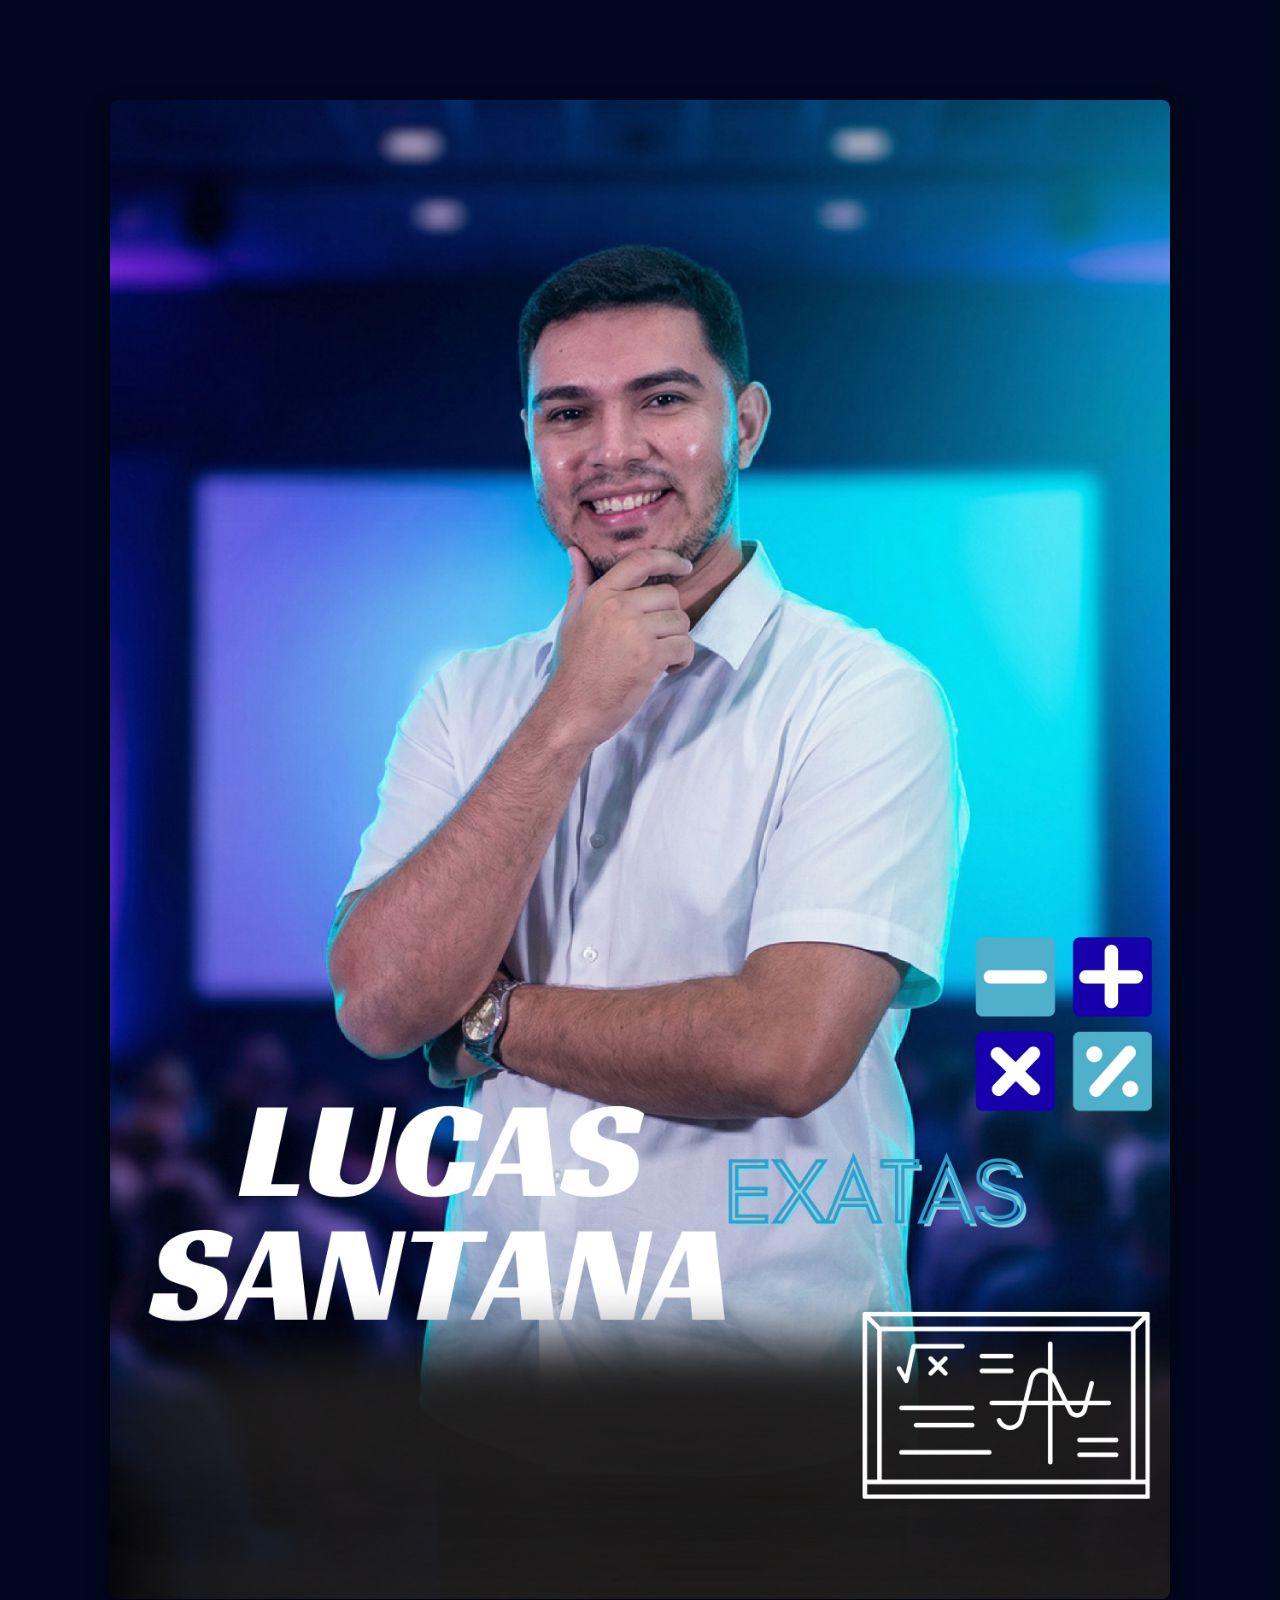
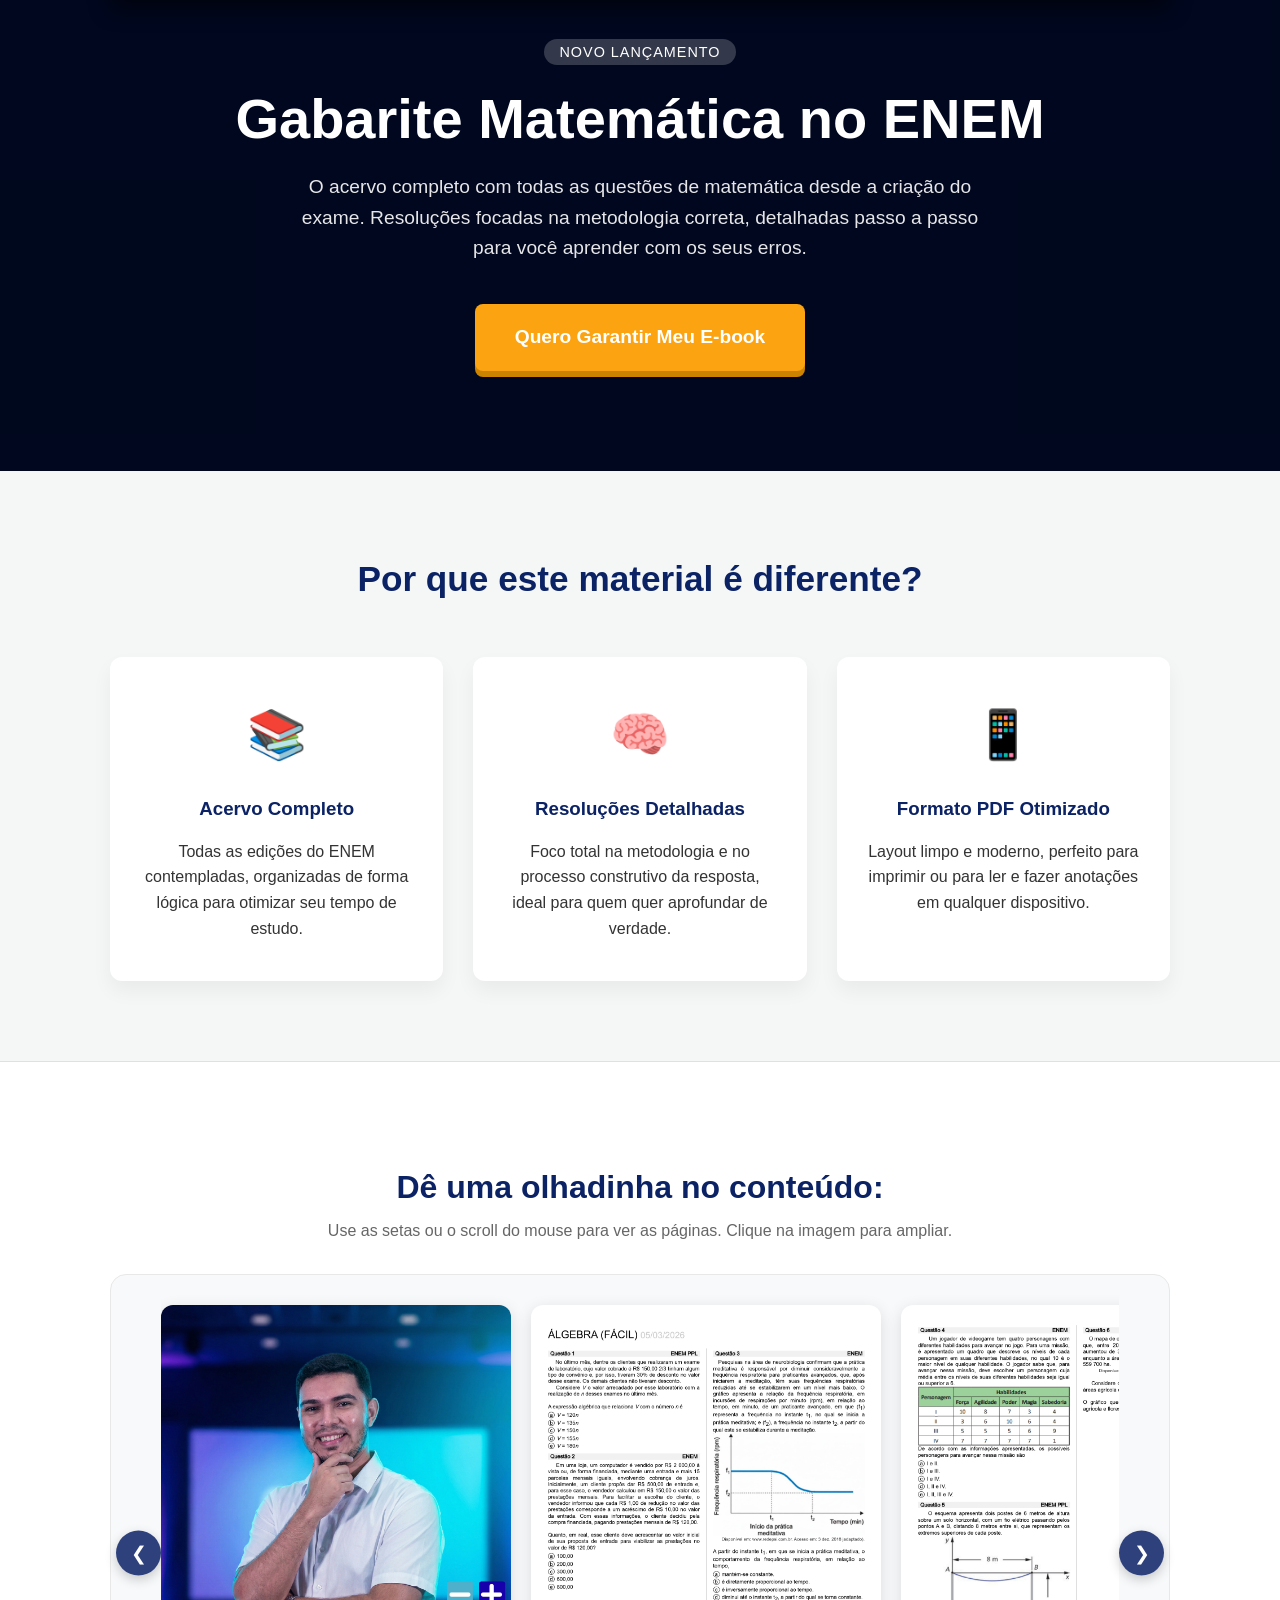
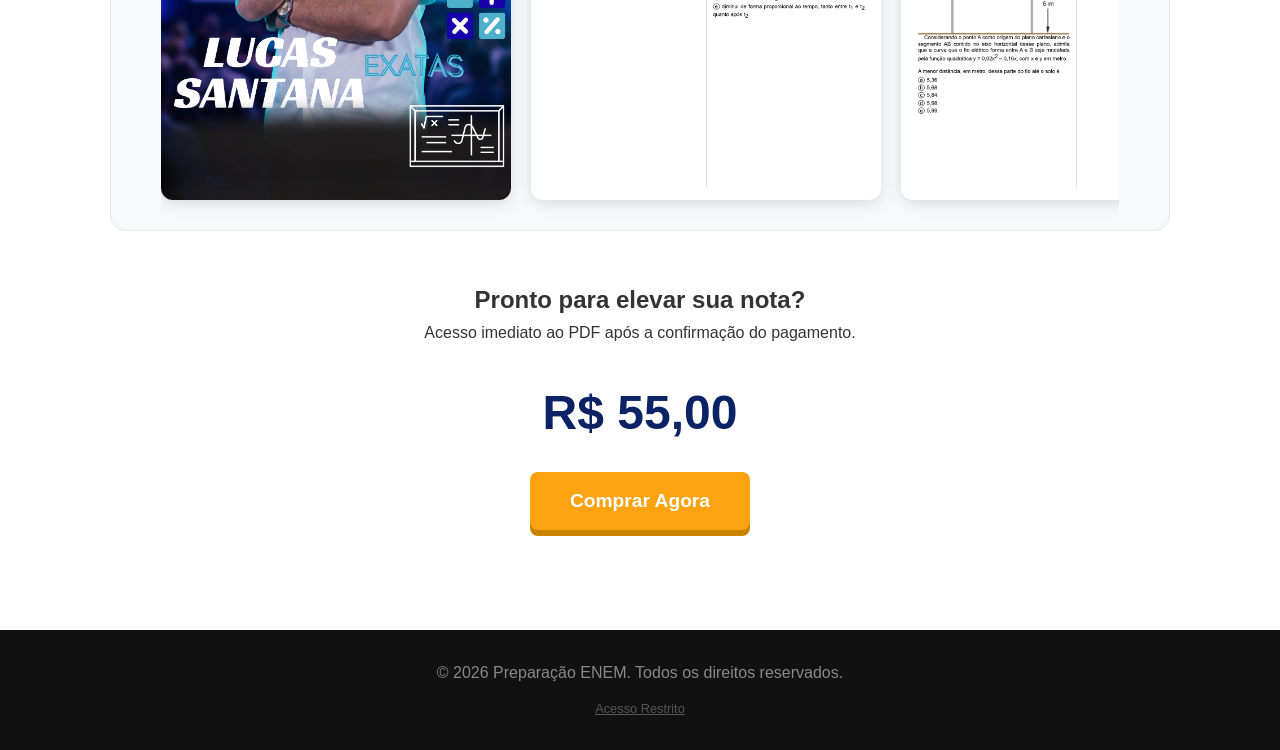
==== index.html @ 1ed77161 "Add files via upload" ====
<!DOCTYPE html>
<html lang="pt-BR">
<head>
    <meta charset="UTF-8">
    <meta name="viewport" content="width=device-width, initial-scale=1.0">
    <title>Matemática aplicada ao ENEM</title>
    <link rel="stylesheet" href="style.css">
</head>
<body>
    <header class="hero">
        <div class="container hero-container"> 
            <img src="LucasBonito.jpg" class="hero-image" alt="Lucas Santana">
            <div class="hero-content"> 
                <span class="badge">Novo Lançamento</span>
                <h1>Gabarite Matemática no ENEM</h1>
                <p>O acervo completo com todas as questões de matemática desde a criação do exame. Resoluções focadas na metodologia correta, detalhadas passo a passo para você aprender com os seus erros.</p>
                <a href="#comprar" class="btn-3d">Quero Garantir Meu E-book</a>
            </div>
        </div>
    </header>

    <section class="features container">
        <h2>Por que este material é diferente?</h2>
        <div class="grid">
            <div class="card">
                <div class="icon">📚</div>
                <h3>Acervo Completo</h3>
                <p>Todas as edições do ENEM contempladas, organizadas de forma lógica para otimizar seu tempo de estudo.</p>
            </div>
            <div class="card">
                <div class="icon">🧠</div>
                <h3>Resoluções Detalhadas</h3>
                <p>Foco total na metodologia e no processo construtivo da resposta, ideal para quem quer aprofundar de verdade.</p>
            </div>
            <div class="card">
                <div class="icon">📱</div>
                <h3>Formato PDF Otimizado</h3>
                <p>Layout limpo e moderno, perfeito para imprimir ou para ler e fazer anotações em qualquer dispositivo.</p>
            </div>
        </div>
    </section>

    <section id="comprar" class="cta-section">
        <div class="container">
            
            <h3 class="preview-title">Dê uma olhadinha no conteúdo:</h3>
            <p class="preview-note">Use as setas ou o scroll do mouse para ver as páginas. Clique na imagem para ampliar.</p>
            
            <div class="preview-wrapper">
                <button class="nav-btn prev" onclick="scrollGaleria(-1)">&#10094;</button>
                
                <div class="preview-gallery">
                    <img src="MATERIAL PREVIA PARA VENDAS_pages-to-jpg-0001.jpg" alt="Página de exemplo 1" class="preview-img" onclick="abrirModal(this.src)">
                    <img src="MATERIAL PREVIA PARA VENDAS_pages-to-jpg-0002.jpg" alt="Página de exemplo 2" class="preview-img" onclick="abrirModal(this.src)">
                    <img src="MATERIAL PREVIA PARA VENDAS_pages-to-jpg-0003.jpg" alt="Página de exemplo 3" class="preview-img" onclick="abrirModal(this.src)">
                    <img src="MATERIAL PREVIA PARA VENDAS_pages-to-jpg-0004.jpg" alt="Página de exemplo 4" class="preview-img" onclick="abrirModal(this.src)">
                    <img src="MATERIAL PREVIA PARA VENDAS_pages-to-jpg-0005.jpg" alt="Página de exemplo 5" class="preview-img" onclick="abrirModal(this.src)">
                    <img src="MATERIAL PREVIA PARA VENDAS_pages-to-jpg-0006.jpg" alt="Página de exemplo 6" class="preview-img" onclick="abrirModal(this.src)">
                    <img src="MATERIAL PREVIA PARA VENDAS_pages-to-jpg-0007.jpg" alt="Página de exemplo 7" class="preview-img" onclick="abrirModal(this.src)">
                    <img src="MATERIAL PREVIA PARA VENDAS_pages-to-jpg-0008.jpg" alt="Página de exemplo 8" class="preview-img" onclick="abrirModal(this.src)">
                    <img src="MATERIAL PREVIA PARA VENDAS_pages-to-jpg-0009.jpg" alt="Página de exemplo 9" class="preview-img" onclick="abrirModal(this.src)">
                    <img src="MATERIAL PREVIA PARA VENDAS_pages-to-jpg-0010.jpg" alt="Página de exemplo 10" class="preview-img" onclick="abrirModal(this.src)">
                </div>

                <button class="nav-btn next" onclick="scrollGaleria(1)">&#10095;</button>
            </div>
            
            <h2>Pronto para elevar sua nota?</h2>
            <p>Acesso imediato ao PDF após a confirmação do pagamento.</p>
            <div class="price-box">
                <span class="price">R$ 55,00</span>
                <button class="btn-3d buy-btn" onclick="iniciarCompra()">Comprar Agora</button>
            </div>
        </div>
    </section>

    <footer>
        <div class="container">
            <p>&copy; 2026 Preparação ENEM. Todos os direitos reservados.</p>
            <button id="adminBtn" class="admin-trigger">Acesso Restrito</button>
        </div>
    </footer>

    <!-- Modal Admin -->
    <div id="adminModal" class="modal hidden">
        <div class="modal-content">
            <span class="close-btn" onclick="AdminPanel.fechar()">&times;</span>
            <h2>Painel do Administrador</h2>
            
            <div id="adminLogin">
                <p>Insira a senha de acesso:</p>
                <input type="password" id="adminSenha" placeholder="Senha">
                <button onclick="AdminPanel.autenticar()" class="btn-admin">Entrar</button>
            </div>

            <div id="adminDashboard" class="hidden">
                <h3>Estatísticas de Vendas</h3>
                <div class="stats-grid">
                    <div class="stat-box">
                        <h4>E-books Vendidos</h4>
                        <p id="vendasCount">0</p>
                    </div>
                    <div class="stat-box">
                        <h4>Receita Total</h4>
                        <p>R$ <span id="receitaTotal">0.00</span></p>
                    </div>
                </div>
                <button onclick="AdminPanel.simularVenda()" class="btn-admin">Simular Nova Venda</button>
                <button onclick="AdminPanel.zerarDados()" class="btn-danger">Zerar Dados</button>
            </div>
        </div>
    </div>

    <!-- Modal Zoom Imagem -->
    <div id="modal-imagem" class="modal-zoom" onclick="fecharModal()">
        <span class="fechar-modal">&times;</span>
        <div class="zoom-container" onclick="event.stopPropagation()">
            <img class="modal-conteudo-img" id="img-full">
            <div class="zoom-controls">
                <button class="zoom-btn" onclick="alterarZoom(-0.25)" title="Diminuir zoom">&#8722;</button>
                <span id="zoom-label">100%</span>
                <button class="zoom-btn" onclick="alterarZoom(0.25)" title="Aumentar zoom">&#43;</button>
                <button class="zoom-btn zoom-fit" onclick="resetarZoom()" title="Ajustar à tela">⊡</button>
                <button class="zoom-btn zoom-close" onclick="fecharModal()" title="Fechar">&#10005;</button>
            </div>
        </div>
    </div>

    <script src="admin.js"></script>
</body>
</html>
---- style.css ----
/* --- Variáveis Globais --- */
:root {
    --primary-color: #0b2265;
    --accent-color: #fca311;
    --accent-shadow: #cc8400;
    --bg-light: #f4f7f6;
    --text-dark: #333;
    --text-light: #fff;
    --font-main: 'Segoe UI', Tahoma, Geneva, Verdana, sans-serif;
}

/* --- Resets --- */
* {
    margin: 0;
    padding: 0;
    box-sizing: border-box;
}

body {
    font-family: var(--font-main);
    color: var(--text-dark);
    background-color: var(--bg-light);
    line-height: 1.6;
}

.container {
    max-width: 1100px;
    margin: 0 auto;
    padding: 0 20px;
}

/* --- Hero Section --- */
.hero {
    background: #00081e;
    color: var(--text-light);
    padding: 100px 0;
    text-align: center;
    position: relative;
}
.hero::before {
    content: '';
    position: absolute;
    top: 0; left: 0; width: 100%; height: 100%;
    background-color: rgba(0, 8, 30, 0.6);
    z-index: 1;
}
.hero-image {
    max-width: 100%;
    height: auto;
    margin-bottom: 40px;
    border-radius: 8px;
    box-shadow: 0 10px 20px rgba(0,0,0,0.5);
}
.hero-container {
    display: flex;
    flex-direction: column;
    align-items: center;
    justify-content: center;
    position: relative;
    z-index: 2;
}
.badge {
    background: rgba(255, 255, 255, 0.2);
    padding: 5px 15px;
    border-radius: 20px;
    font-size: 0.9rem;
    text-transform: uppercase;
    letter-spacing: 1px;
}
.hero h1 {
    font-size: 3.5rem;
    margin: 20px 0;
    line-height: 1.2;
}
.hero p {
    font-size: 1.2rem;
    margin: 0 auto 40px;
    max-width: 700px;
    opacity: 0.9;
}

/* --- Botão 3D Modular --- */
.btn-3d {
    display: inline-block;
    padding: 18px 40px;
    font-size: 1.2rem;
    font-weight: bold;
    color: var(--text-light);
    background-color: var(--accent-color);
    text-decoration: none;
    border: none;
    border-radius: 8px;
    cursor: pointer;
    box-shadow: 0 6px var(--accent-shadow);
    transition: transform 0.1s, box-shadow 0.1s;
}
.btn-3d:active {
    box-shadow: 0 2px var(--accent-shadow);
    transform: translateY(4px);
}

/* --- Seção de Vantagens --- */
.features {
    padding: 80px 20px;
    text-align: center;
}
.features h2 {
    font-size: 2.2rem;
    color: var(--primary-color);
    margin-bottom: 50px;
}
.grid {
    display: grid;
    grid-template-columns: repeat(auto-fit, minmax(300px, 1fr));
    gap: 30px;
}
.card {
    background: #fff;
    padding: 40px 30px;
    border-radius: 12px;
    box-shadow: 0 10px 20px rgba(0,0,0,0.05);
    transition: transform 0.3s ease;
}
.card:hover {
    transform: translateY(-10px);
}
.card .icon {
    font-size: 3rem;
    margin-bottom: 20px;
}
.card h3 {
    margin-bottom: 15px;
    color: var(--primary-color);
}

/* --- Seção de Compra (CTA) e Galeria --- */
.cta-section {
    /* CORREÇÃO: fundo branco puro para as imagens aparecerem corretamente */
    background-color: #ffffff;
    padding: 100px 0;
    text-align: center;
    border-top: 1px solid #e0e0e0;
}
.preview-title {
    font-size: 2rem;
    color: var(--primary-color);
    margin-bottom: 5px;
}
.preview-note {
    margin-bottom: 30px;
    color: #666;
}

.preview-wrapper {
    position: relative;
    display: flex;
    align-items: center;
    justify-content: center;
    margin-bottom: 50px;
    /* CORREÇÃO: fundo branco na área da galeria */
    background-color: #f8f9fa;
    border-radius: 16px;
    padding: 10px 50px;
    border: 1px solid #e8e8e8;
}

.preview-gallery {
    display: flex;
    gap: 20px;
    overflow-x: auto;
    padding: 20px 0;
    scroll-behavior: smooth;
    -ms-overflow-style: none;
    scrollbar-width: none;
    /* CORREÇÃO: fundo branco na galeria */
    background-color: #f8f9fa;
}
.preview-gallery::-webkit-scrollbar {
    display: none;
}

.preview-img {
    flex: 0 0 auto;
    width: 350px;
    border-radius: 12px;
    /* CORREÇÃO: sombra mais suave, sem fundo escuro */
    box-shadow: 0 4px 16px rgba(0, 0, 0, 0.12);
    cursor: zoom-in;
    transition: transform 0.3s ease, box-shadow 0.3s ease;
    user-select: none;
    /* CORREÇÃO: garante que a imagem renderize com fundo branco */
    background-color: #ffffff;
    /* CORREÇÃO: imagens de texto ficam mais nítidas com este filtro */
    image-rendering: -webkit-optimize-contrast;
    image-rendering: crisp-edges;
}
.preview-img:hover {
    transform: scale(1.03);
    box-shadow: 0 8px 28px rgba(0, 0, 0, 0.2);
}

/* Setinhas */
.nav-btn {
    position: absolute;
    top: 50%;
    transform: translateY(-50%);
    background: rgba(11, 34, 101, 0.85);
    color: white;
    border: none;
    width: 45px;
    height: 45px;
    border-radius: 50%;
    cursor: pointer;
    font-size: 1.2rem;
    z-index: 10;
    transition: all 0.3s ease;
    display: flex;
    align-items: center;
    justify-content: center;
    box-shadow: 0 4px 12px rgba(0,0,0,0.2);
}
.nav-btn:hover {
    background: rgba(11, 34, 101, 1);
    transform: translateY(-50%) scale(1.1);
}
.prev { left: 5px; }
.next { right: 5px; }

/* Preço e Botão Final */
.price-box {
    margin-top: 30px;
    display: flex;
    flex-direction: column;
    align-items: center;
    gap: 20px;
}
.price {
    font-size: 3rem;
    font-weight: bold;
    color: var(--primary-color);
}

/* --- Footer & Admin UI --- */
footer {
    background-color: #111;
    color: #888;
    text-align: center;
    padding: 30px 0;
    position: relative;
}
.admin-trigger {
    background: none;
    border: none;
    color: #555;
    cursor: pointer;
    font-size: 0.8rem;
    margin-top: 15px;
    text-decoration: underline;
}

/* --- Modal Admin --- */
.modal {
    position: fixed;
    top: 0; left: 0; width: 100vw; height: 100vh;
    background: rgba(0,0,0,0.8);
    display: flex;
    justify-content: center;
    align-items: center;
    z-index: 10000;
}
.hidden {
    display: none !important;
}
.modal-content {
    background: #fff;
    padding: 40px;
    border-radius: 12px;
    position: relative;
    width: 90%;
    max-width: 500px;
    text-align: center;
    box-shadow: 0 25px 50px rgba(0,0,0,0.25);
}

/* --- Modal Zoom Imagem --- */
.modal-zoom {
    display: none;
    position: fixed;
    top: 0; left: 0;
    width: 100vw; height: 100vh;
    background-color: rgba(0, 5, 20, 0.96);
    z-index: 10000;
    justify-content: center;
    align-items: center;
    overflow: hidden;
}

/* Container recebe o transform de arrastar */
.zoom-container {
    position: relative;
    display: flex;
    flex-direction: column;
    align-items: center;
    will-change: transform;
    cursor: grab;
    padding-bottom: 20px;
    /* transição suave ao soltar */
    transition: transform 0.05s linear;
}
.zoom-container.dragging {
    cursor: grabbing;
    transition: none;
}

.modal-conteudo-img {
    display: block;
    /* largura base; JS ajusta conforme nível de zoom */
    width: 85vw;
    height: auto;
    max-height: none;
    max-width: none;
    border-radius: 8px;
    box-shadow: 0 0 40px rgba(0,0,0,0.6);
    animation: zoomAnim 0.25s ease;
    image-rendering: -webkit-optimize-contrast;
    user-select: none;
    -webkit-user-drag: none;
    /* cliques passam ao container para o arrastar */
    pointer-events: none;
}

/* Barra de controles de zoom */
.zoom-controls {
    position: fixed;
    bottom: 30px;
    left: 50%;
    transform: translateX(-50%);
    display: flex;
    align-items: center;
    gap: 8px;
    background: #1a1a2e;
    border: 2px solid #fca311;
    padding: 10px 20px;
    border-radius: 50px;
    z-index: 10001;
    box-shadow: 0 4px 20px rgba(0,0,0,0.6);
}

#zoom-label {
    color: #fca311;
    font-size: 1rem;
    font-weight: bold;
    min-width: 52px;
    text-align: center;
    font-family: var(--font-main);
}

.zoom-btn {
    background: #0b2265;
    color: #ffffff;
    border: 2px solid #fca311;
    width: 38px;
    height: 38px;
    border-radius: 50%;
    cursor: pointer;
    font-size: 1.3rem;
    font-weight: bold;
    display: flex;
    align-items: center;
    justify-content: center;
    transition: background 0.2s, transform 0.1s;
    line-height: 1;
}
.zoom-btn:hover {
    background: #fca311;
    color: #0b2265;
    transform: scale(1.1);
}
.zoom-fit {
    font-size: 1rem;
}
.zoom-close {
    background: #c0392b;
    border-color: #e74c3c;
    margin-left: 6px;
}
.zoom-close:hover {
    background: #e74c3c;
    color: #fff;
}

.fechar-modal {
    position: fixed;
    top: 20px;
    right: 30px;
    font-size: 2.5rem;
    cursor: pointer;
    color: rgba(255,255,255,0.7);
    z-index: 10002;
    line-height: 1;
    transition: color 0.2s;
}
.fechar-modal:hover {
    color: #fff;
}

.close-btn {
    position: absolute;
    top: 15px;
    right: 25px;
    font-size: 1.8rem;
    cursor: pointer;
    color: #888;
}

@keyframes zoomAnim {
    from { transform: scale(0.85); opacity: 0; }
    to   { transform: scale(1);    opacity: 1; }
}

/* Inputs Admin */
#adminLogin input {
    width: 100%;
    padding: 12px;
    margin: 20px 0;
    border: 1px solid #ddd;
    border-radius: 6px;
    font-size: 1rem;
}
.btn-admin {
    background: var(--primary-color);
    color: white;
    padding: 10px 20px;
    border: none;
    border-radius: 6px;
    cursor: pointer;
    font-size: 1rem;
    width: 100%;
    margin-bottom: 10px;
}
.btn-danger {
    background: #e63946;
    color: white;
    padding: 10px 20px;
    border: none;
    border-radius: 6px;
    cursor: pointer;
    width: 100%;
    margin-top: 10px;
}
.stats-grid {
    display: grid;
    grid-template-columns: 1fr 1fr;
    gap: 15px;
    margin: 20px 0;
}
.stat-box {
    background: var(--bg-light);
    padding: 20px;
    border-radius: 8px;
    border: 1px solid #eee;
}
.stat-box p {
    font-size: 1.5rem;
    font-weight: bold;
    color: var(--primary-color);
    margin-top: 10px;
}

/* --- Mobile Responsivo --- */
@media (max-width: 768px) {
    .hero h1 { font-size: 2.2rem; }
    .preview-wrapper { padding: 10px 40px; }
    .preview-img { width: 82vw; }
    .nav-btn { width: 35px; height: 35px; font-size: 1rem; }
    .prev { left: 2px; }
    .next { right: 2px; }
    .modal-conteudo-img { width: 95vw; }
    .zoom-controls { padding: 8px 14px; gap: 8px; }
}
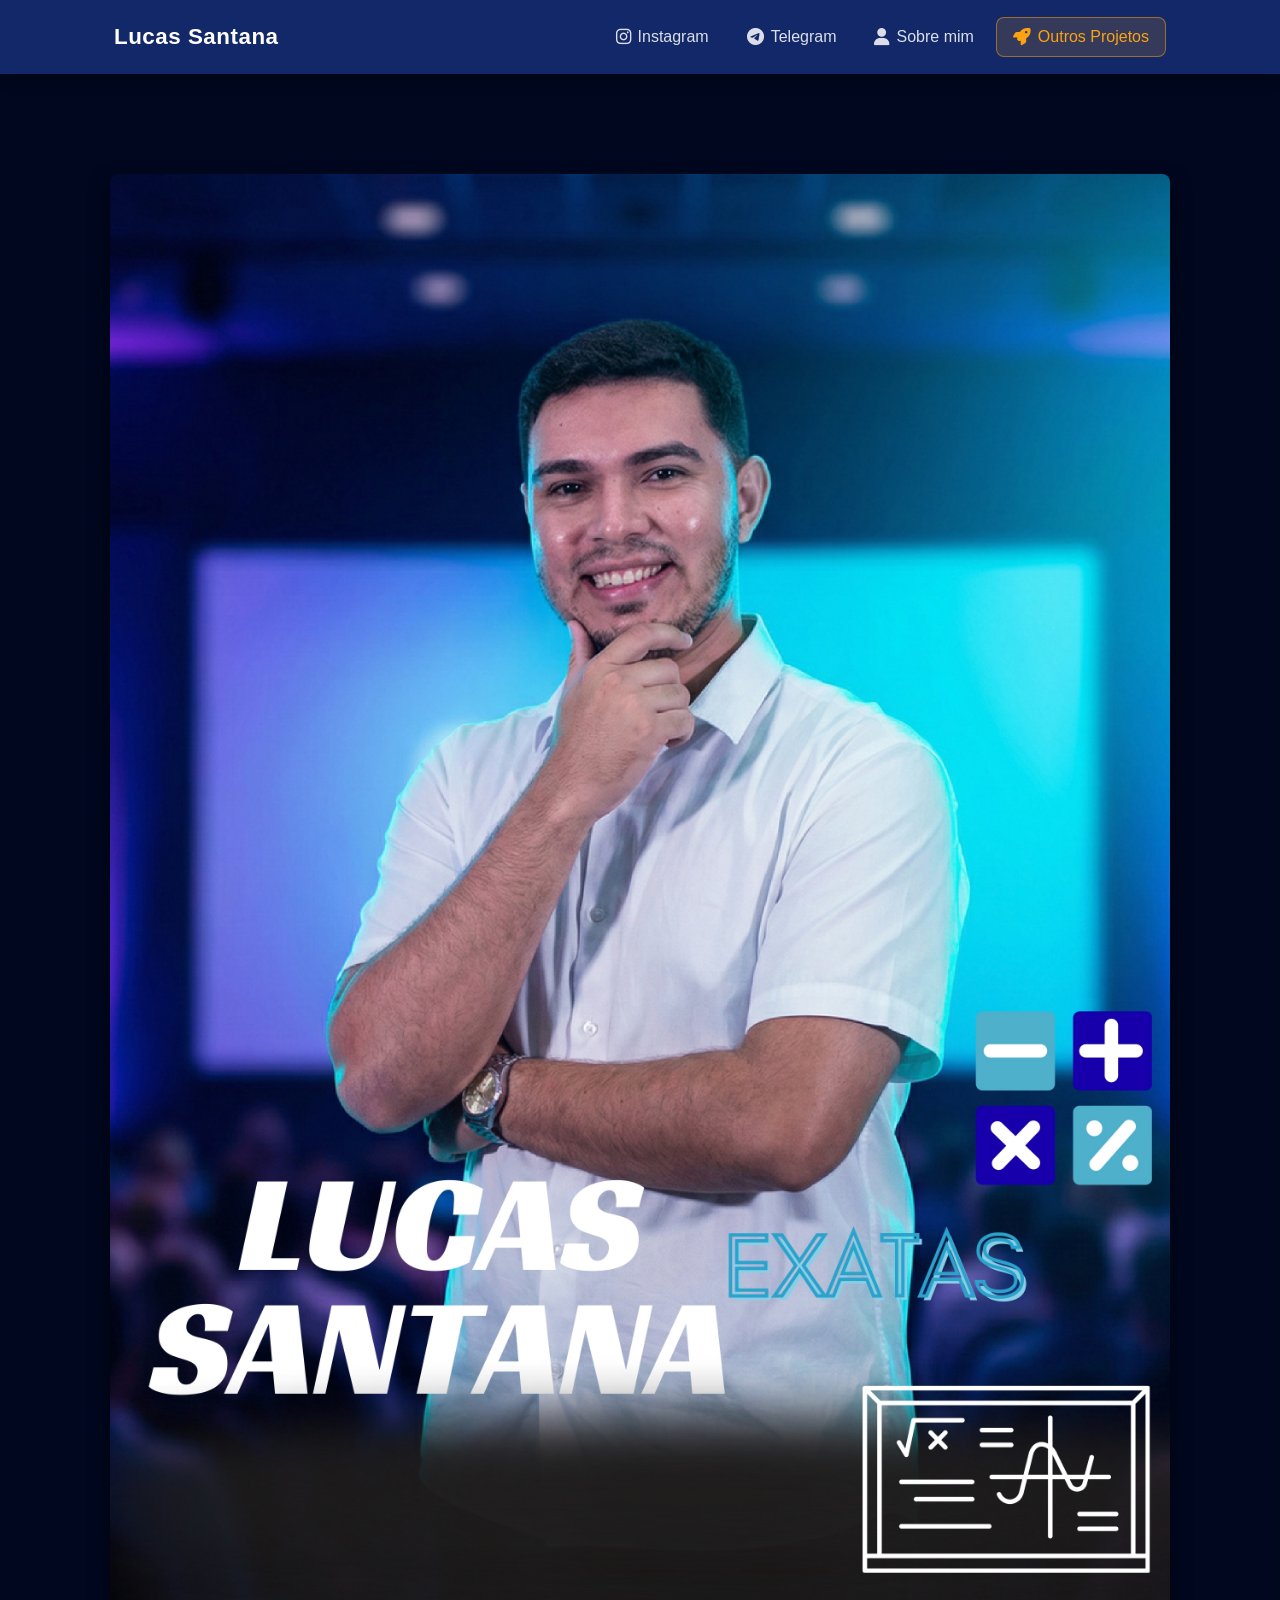
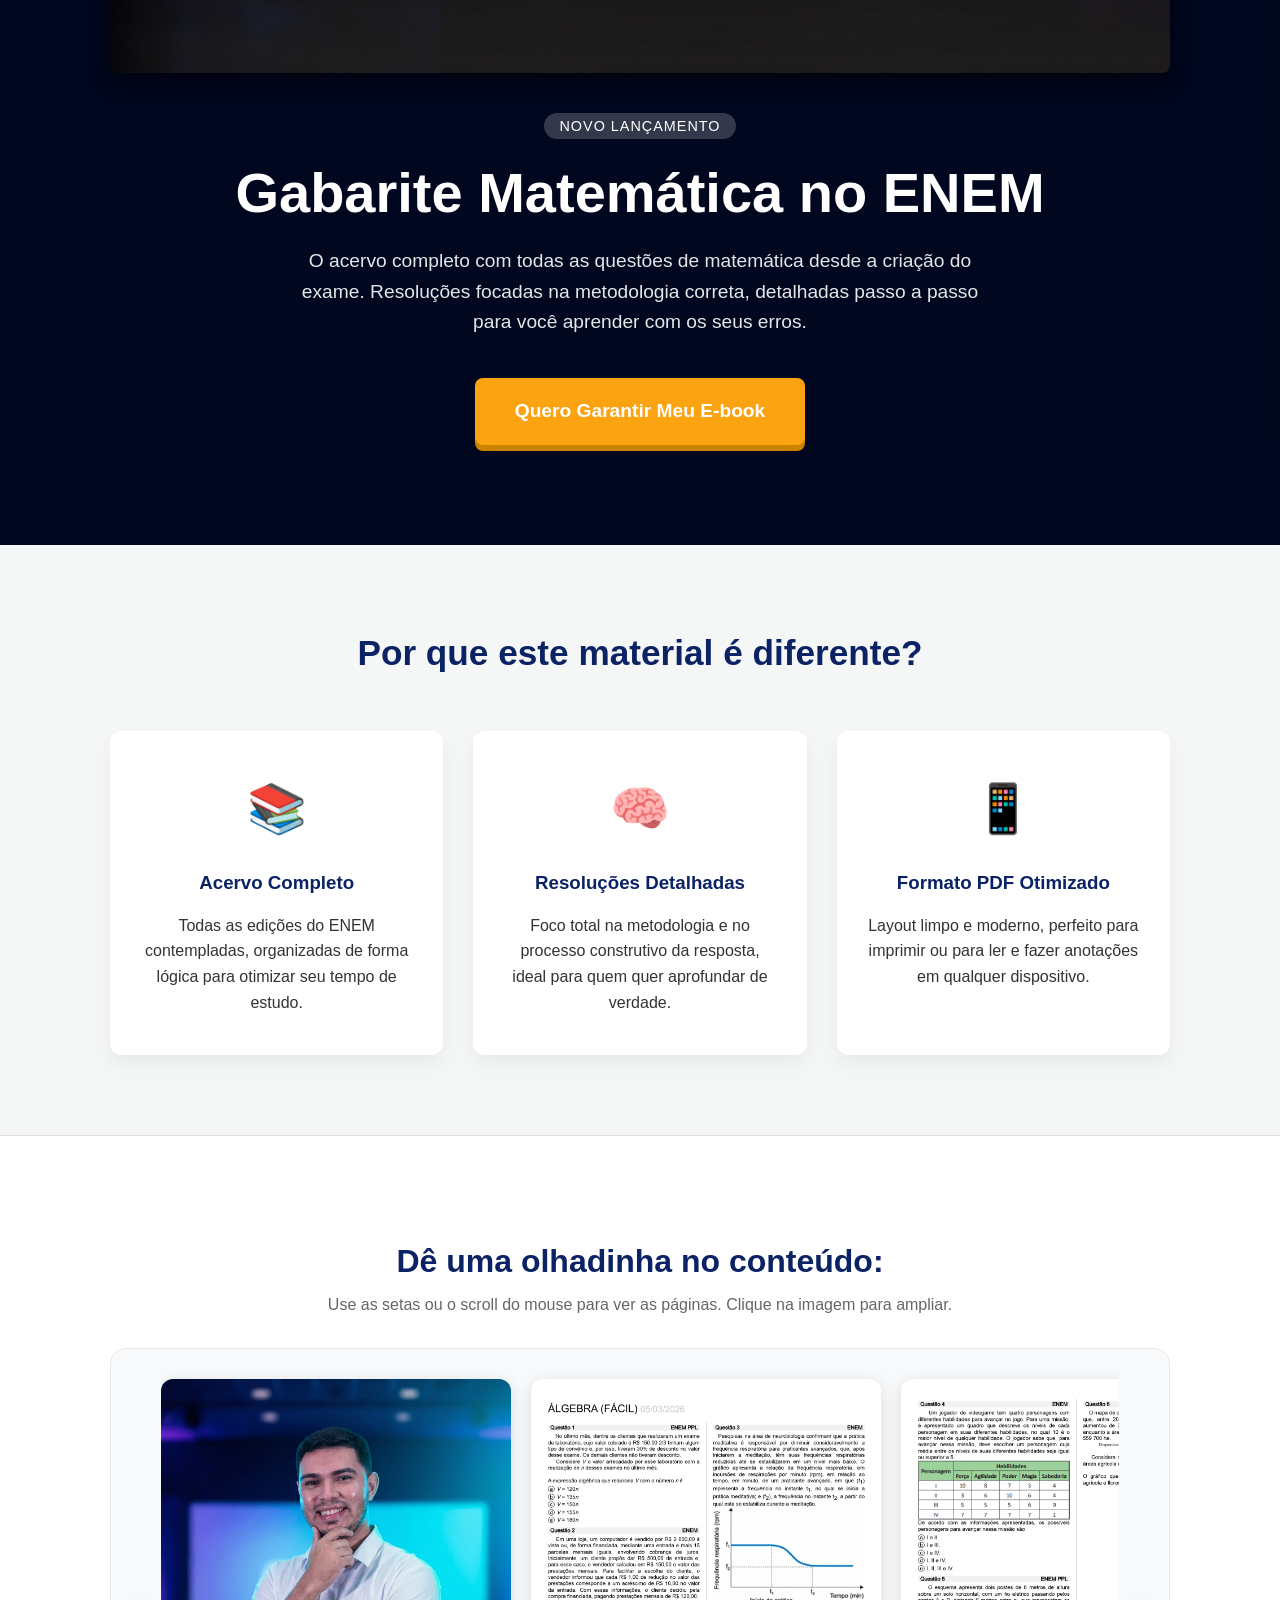
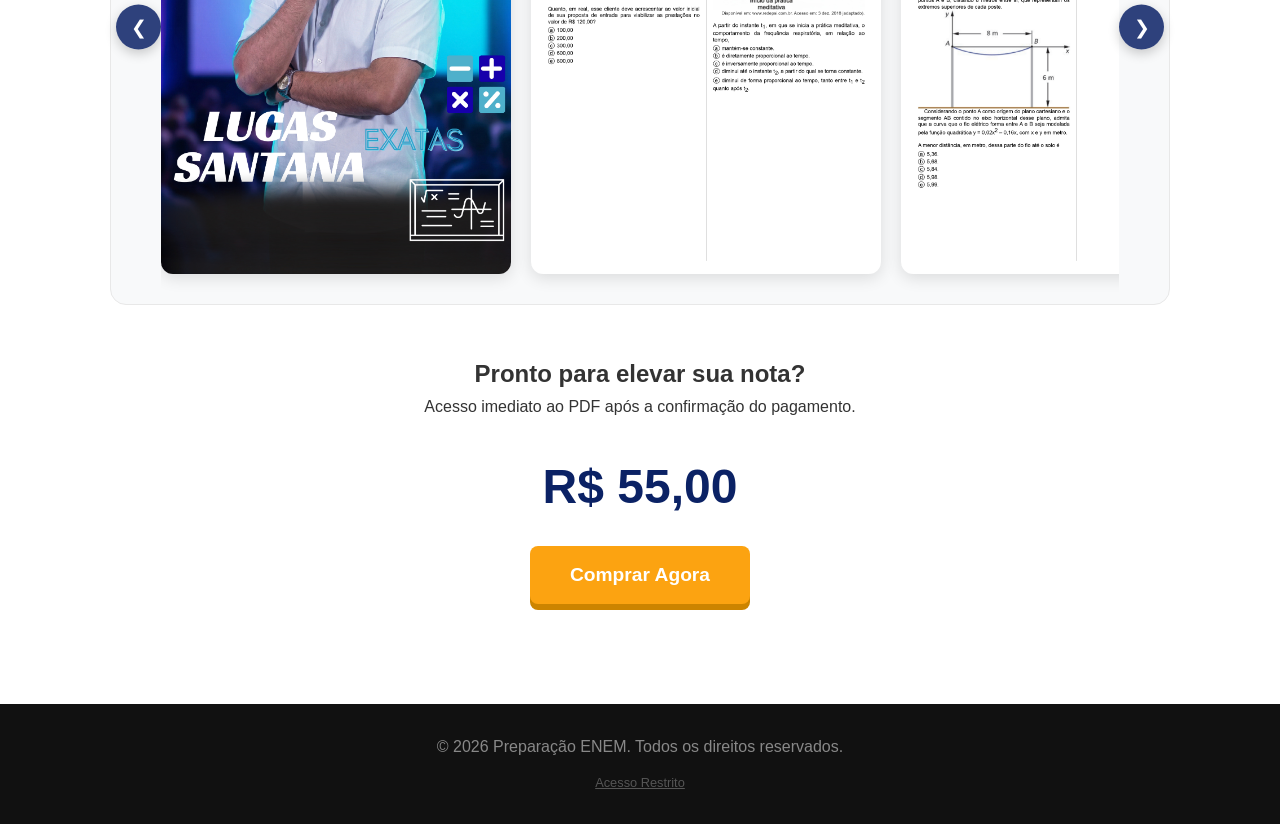
==== commit 3f2805d1: "Add files via upload" ====
--- a/index.html
+++ b/index.html
@@ -5,8 +5,60 @@
     <meta name="viewport" content="width=device-width, initial-scale=1.0">
     <title>Matemática aplicada ao ENEM</title>
     <link rel="stylesheet" href="style.css">
+    <!-- Ícones Font Awesome -->
+    <link rel="stylesheet" href="https://cdnjs.cloudflare.com/ajax/libs/font-awesome/6.5.0/css/all.min.css">
 </head>
 <body>
+    <!-- NAVBAR FIXA -->
+    <nav class="navbar">
+        <div class="navbar-container">
+            <a class="navbar-logo" href="#">Lucas Santana</a>
+
+            <!-- Botão hambúrguer (mobile) -->
+            <button class="navbar-toggle" onclick="toggleMenu()" aria-label="Menu">
+                <i class="fas fa-bars"></i>
+            </button>
+
+            <ul class="navbar-menu" id="navbarMenu">
+                <li>
+                    <a href="https://instagram.com/SEU_USUARIO" target="_blank" class="nav-link">
+                        <i class="fab fa-instagram"></i>
+                        <span>Instagram</span>
+                    </a>
+                </li>
+                <li>
+                    <a href="https://t.me/SEU_USUARIO" target="_blank" class="nav-link">
+                        <i class="fab fa-telegram"></i>
+                        <span>Telegram</span>
+                    </a>
+                </li>
+                <li>
+                    <a href="https://lucassantanaexatas.github.io/sobremimLucas/" target="_blank" class="nav-link">
+                        <i class="fas fa-user"></i>
+                        <span>Sobre mim</span>
+                    </a>
+                </li>
+                <li>
+                    <button class="nav-link nav-btn-projetos" onclick="abrirBreve()">
+                        <i class="fas fa-rocket"></i>
+                        <span>Outros Projetos</span>
+                    </button>
+                </li>
+            </ul>
+        </div>
+    </nav>
+
+    <!-- Modal "Em Breve" -->
+    <div id="modal-breve" class="modal-breve" onclick="fecharBreve()">
+        <div class="breve-box" onclick="event.stopPropagation()">
+            <div class="breve-icone">🚀</div>
+            <h2>Outros Projetos</h2>
+            <p>Novos projetos incríveis estão chegando em breve!</p>
+            <span class="breve-badge">Disponível em breve</span>
+            <button class="btn-3d breve-fechar" onclick="fecharBreve()">OK, aguardo!</button>
+        </div>
+    </div>
+
     <header class="hero">
         <div class="container hero-container"> 
             <img src="LucasBonito.jpg" class="hero-image" alt="Lucas Santana">
--- a/style.css
+++ b/style.css
@@ -1,3 +1,214 @@
+
+/* ============================================
+   NAVBAR FIXA
+   ============================================ */
+.navbar {
+    position: fixed;
+    top: 0;
+    left: 0;
+    width: 100%;
+    z-index: 9000;
+    background: rgba(11, 34, 101, 0.97);
+    backdrop-filter: blur(8px);
+    box-shadow: 0 2px 16px rgba(0,0,0,0.35);
+}
+
+.navbar-container {
+    max-width: 1100px;
+    margin: 0 auto;
+    padding: 0 24px;
+    display: flex;
+    align-items: center;
+    justify-content: space-between;
+    height: 74px;
+}
+
+.navbar-logo {
+    font-size: 1.4rem;
+    font-weight: 800;
+    color: #fff;
+    text-decoration: none;
+    letter-spacing: 0.5px;
+    white-space: nowrap;
+}
+.navbar-logo span {
+    color: var(--accent-color);
+}
+
+/* Lista de links */
+.navbar-menu {
+    list-style: none;
+    display: flex;
+    align-items: center;
+    gap: 6px;
+    margin: 0;
+    padding: 0;
+}
+
+/* Link/botão genérico da nav */
+.nav-link {
+    display: flex;
+    align-items: center;
+    gap: 7px;
+    padding: 10px 16px;
+    border-radius: 8px;
+    color: rgba(255,255,255,0.85);
+    text-decoration: none;
+    font-size: 1rem;
+    font-weight: 500;
+    transition: background 0.2s, color 0.2s;
+    background: none;
+    border: none;
+    cursor: pointer;
+    font-family: var(--font-main);
+    white-space: nowrap;
+}
+.nav-link i {
+    font-size: 1.1rem;
+}
+.nav-link:hover {
+    background: rgba(255,255,255,0.12);
+    color: #fff;
+}
+
+/* Botão "Outros Projetos" — destaque */
+.nav-btn-projetos {
+    background: rgba(252, 163, 17, 0.15);
+    border: 1px solid rgba(252, 163, 17, 0.5);
+    color: var(--accent-color) !important;
+}
+.nav-btn-projetos:hover {
+    background: var(--accent-color) !important;
+    color: #0b2265 !important;
+    border-color: var(--accent-color);
+}
+
+/* Ícone hambúrguer (só aparece no mobile) */
+.navbar-toggle {
+    display: none;
+    background: none;
+    border: none;
+    color: #fff;
+    font-size: 1.5rem;
+    cursor: pointer;
+    padding: 6px;
+    border-radius: 6px;
+    transition: background 0.2s;
+}
+.navbar-toggle:hover {
+    background: rgba(255,255,255,0.12);
+}
+
+/* Empurra o conteúdo pra baixo da navbar */
+body {
+    padding-top: 74px;
+}
+
+/* ============================================
+   MODAL "EM BREVE"
+   ============================================ */
+.modal-breve {
+    display: none;
+    position: fixed;
+    top: 0; left: 0;
+    width: 100vw; height: 100vh;
+    background: rgba(0, 8, 30, 0.85);
+    z-index: 11000;
+    justify-content: center;
+    align-items: center;
+    animation: fadeInBg 0.2s ease;
+}
+.modal-breve.aberto {
+    display: flex;
+}
+
+.breve-box {
+    background: #fff;
+    border-radius: 20px;
+    padding: 50px 40px 40px;
+    max-width: 400px;
+    width: 90%;
+    text-align: center;
+    box-shadow: 0 30px 60px rgba(0,0,0,0.3);
+    animation: zoomAnim 0.25s ease;
+}
+
+.breve-icone {
+    font-size: 3.5rem;
+    margin-bottom: 16px;
+    animation: float 2.5s ease-in-out infinite;
+}
+
+@keyframes float {
+    0%, 100% { transform: translateY(0); }
+    50%       { transform: translateY(-8px); }
+}
+
+.breve-box h2 {
+    font-size: 1.6rem;
+    color: var(--primary-color);
+    margin-bottom: 10px;
+}
+.breve-box p {
+    color: #666;
+    font-size: 1rem;
+    margin-bottom: 20px;
+    line-height: 1.5;
+}
+.breve-badge {
+    display: inline-block;
+    background: linear-gradient(135deg, var(--accent-color), #f76b1c);
+    color: #fff;
+    font-weight: 700;
+    font-size: 0.85rem;
+    padding: 6px 18px;
+    border-radius: 30px;
+    letter-spacing: 0.5px;
+    margin-bottom: 28px;
+}
+.breve-fechar {
+    width: 100%;
+    font-size: 1rem;
+    padding: 14px;
+}
+
+@keyframes fadeInBg {
+    from { opacity: 0; }
+    to   { opacity: 1; }
+}
+
+/* ============================================
+   NAVBAR RESPONSIVO (MOBILE)
+   ============================================ */
+@media (max-width: 768px) {
+    .navbar-toggle {
+        display: block;
+    }
+
+    .navbar-menu {
+        display: none;
+        flex-direction: column;
+        align-items: stretch;
+        gap: 4px;
+        position: absolute;
+        top: 74px;
+        left: 0;
+        width: 100%;
+        background: rgba(11, 34, 101, 0.98);
+        padding: 12px 16px 16px;
+        box-shadow: 0 8px 20px rgba(0,0,0,0.3);
+    }
+    .navbar-menu.aberto {
+        display: flex;
+    }
+
+    .nav-link {
+        padding: 12px 16px;
+        font-size: 1rem;
+        border-radius: 10px;
+    }
+}
+
 /* --- Variáveis Globais --- */
 :root {
     --primary-color: #0b2265;
